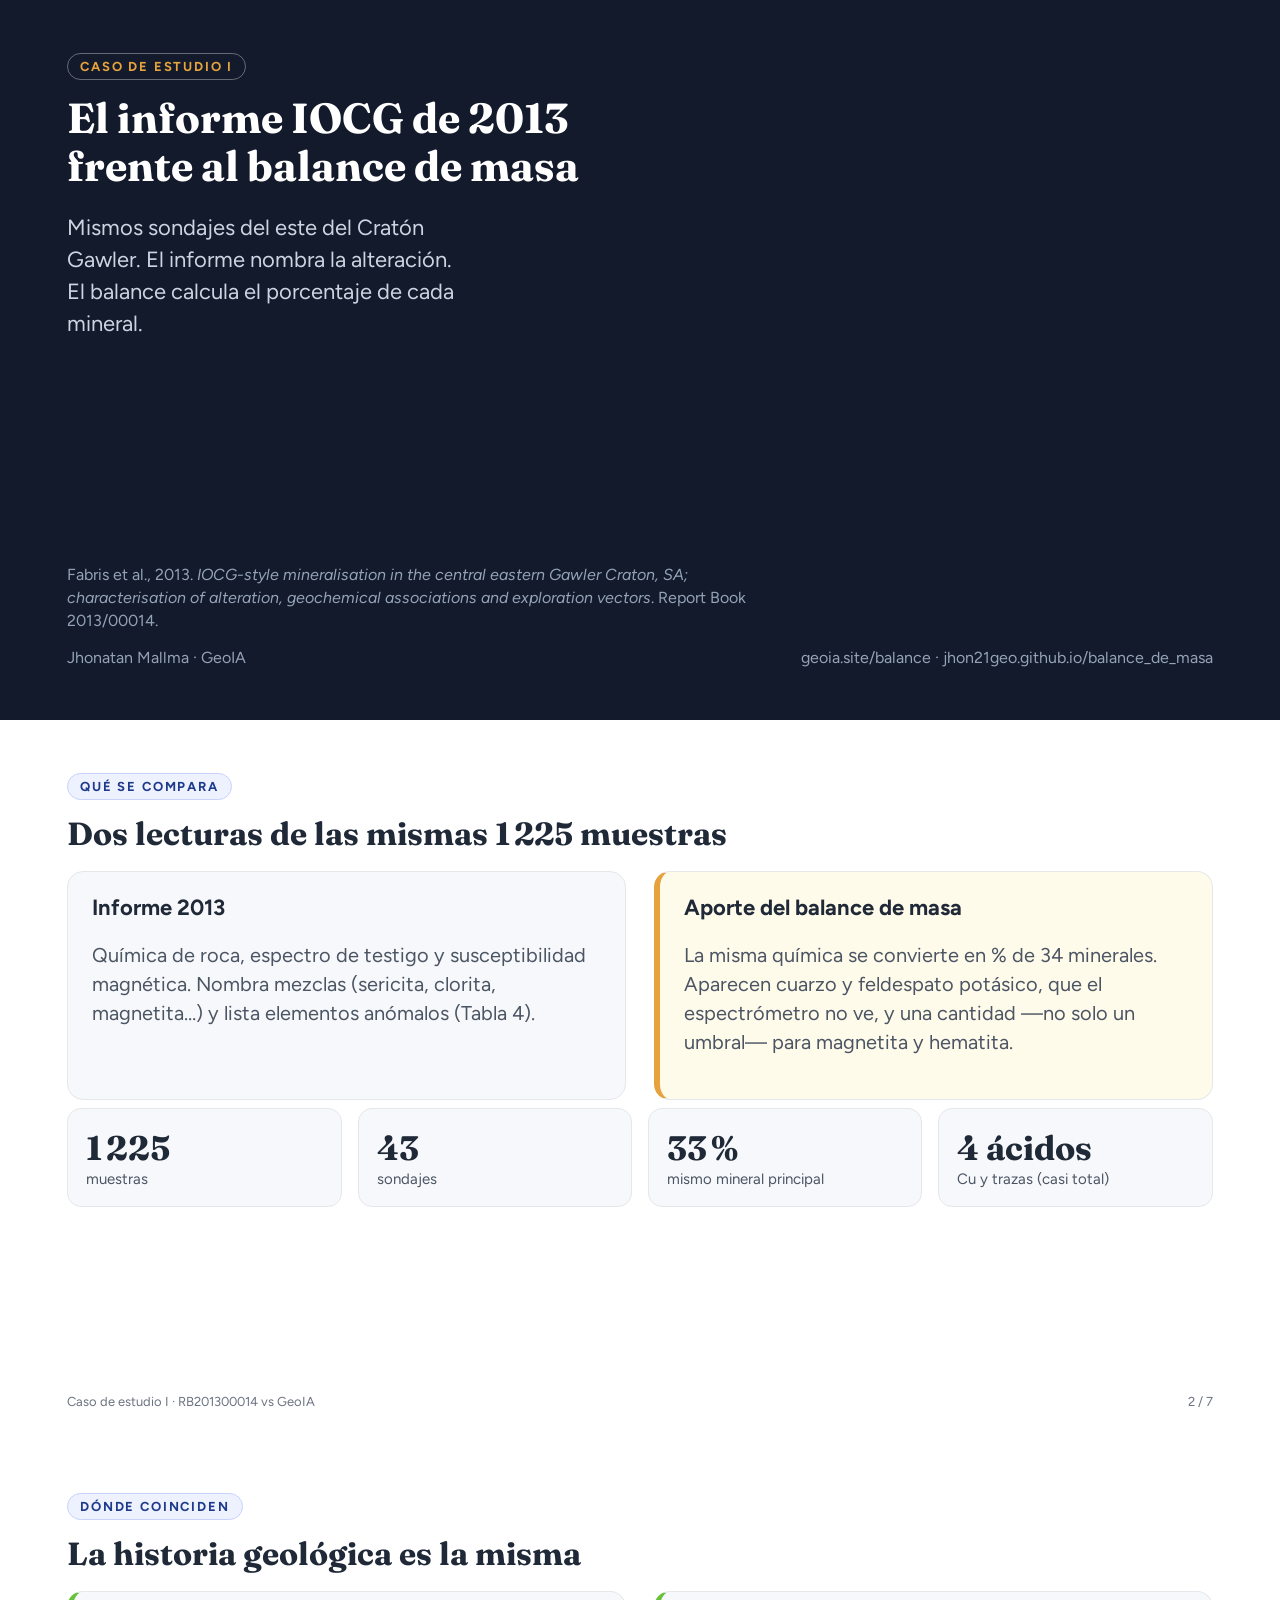
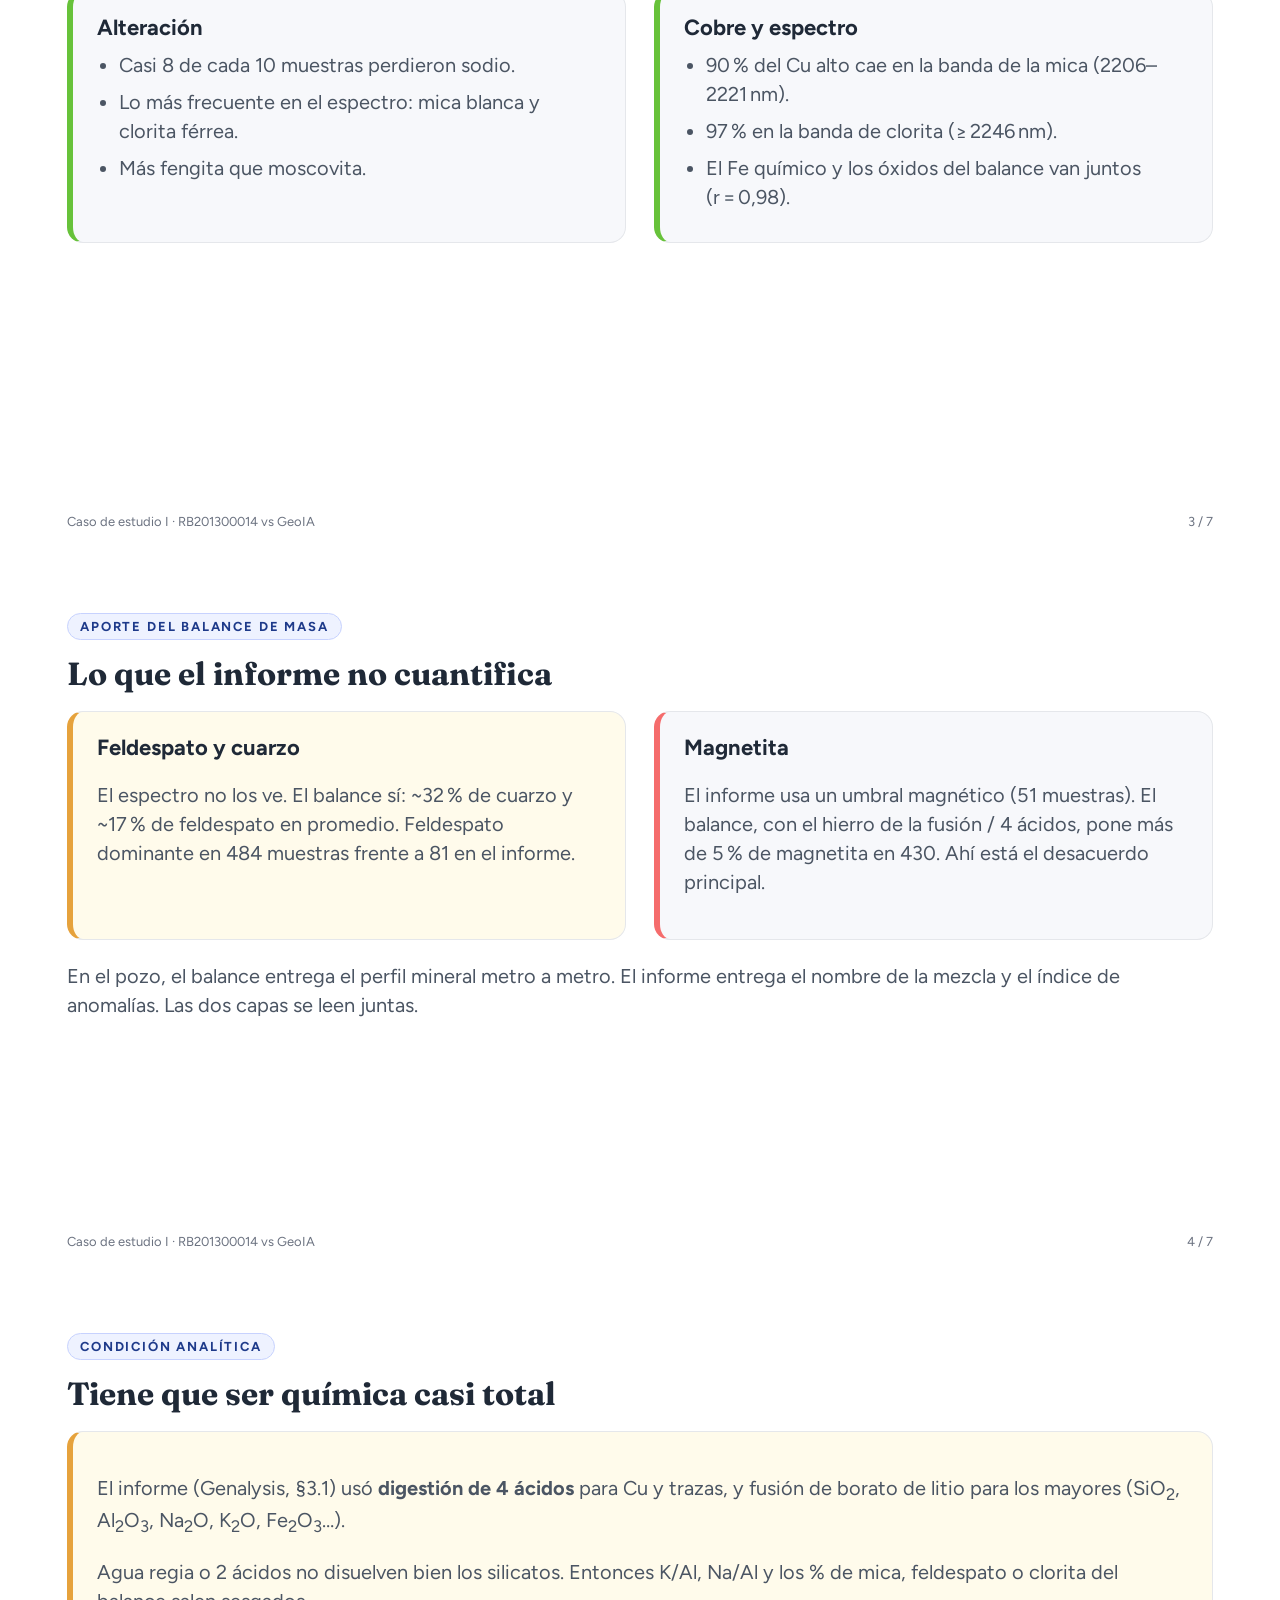
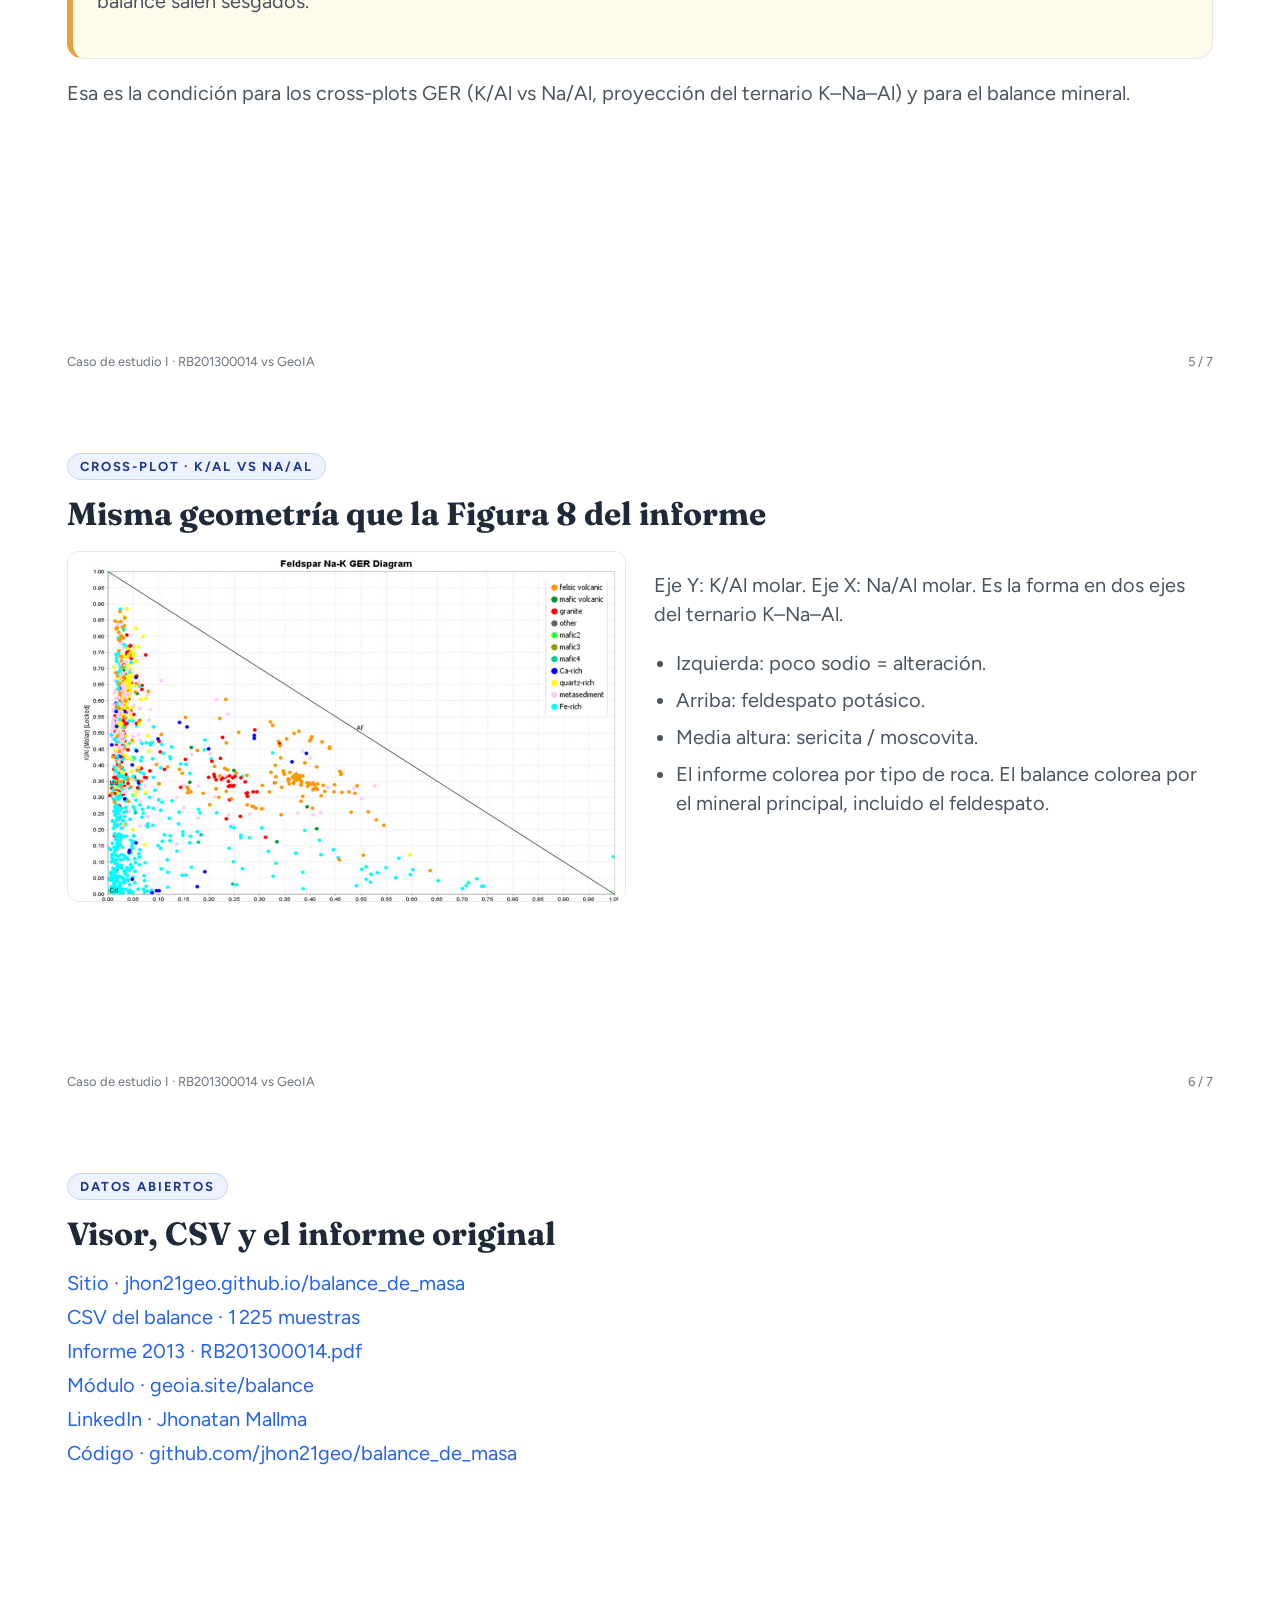
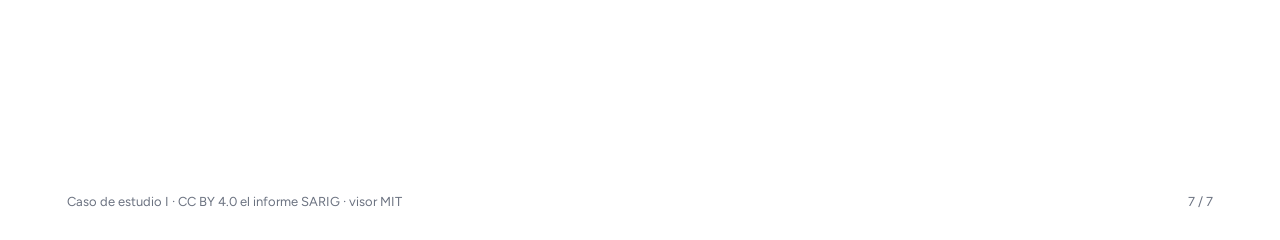
==== docs/linkedin-caso-estudio.html @ 14f572d3 "Frame the viewer as case study I, publish the CSV, and add a LinkedIn PDF Retitle the page as a comp" ====
<!DOCTYPE html>
<html lang="es">
<head>
  <meta charset="utf-8" />
  <title>Caso de estudio I · Informe 2013 vs balance de masa</title>
  <link rel="preconnect" href="https://fonts.googleapis.com" />
  <link href="https://fonts.googleapis.com/css2?family=Figtree:wght@400;600;700&family=Fraunces:opsz,wght@9..144,600;9..144,700&display=swap" rel="stylesheet" />
  <style>
    :root {
      --ink: #1f2937;
      --soft: #4b5563;
      --navy: #131a2b;
      --gold: #e6a23c;
      --ok: #166534;
      --line: #e5e7eb;
      --paper: #f7f8fb;
    }
    * { box-sizing: border-box; }
    html, body { margin: 0; padding: 0; background: #fff; color: var(--ink); font-family: Figtree, sans-serif; }
    @page { size: 13.333in 7.5in; margin: 0; }
    .slide {
      width: 13.333in;
      height: 7.5in;
      padding: 0.55in 0.7in;
      page-break-after: always;
      break-after: page;
      overflow: hidden;
      position: relative;
    }
    .slide:last-child { page-break-after: auto; }
    .kicker {
      display: inline-block;
      font-size: 13px;
      letter-spacing: 0.14em;
      text-transform: uppercase;
      font-weight: 700;
      color: #1e3a8a;
      border: 1px solid #c7d2fe;
      background: #eef2ff;
      border-radius: 999px;
      padding: 5px 12px;
      margin-bottom: 14px;
    }
    h1 { font-family: Fraunces, Georgia, serif; font-size: 42px; line-height: 1.15; margin: 0 0 16px; }
    h2 { font-family: Fraunces, Georgia, serif; font-size: 32px; margin: 0 0 18px; }
    p, li { font-size: 20px; line-height: 1.45; color: var(--soft); }
    .cover {
      background: var(--navy);
      color: #fff;
      display: flex;
      flex-direction: column;
      justify-content: space-between;
    }
    .cover h1, .cover p, .cover .kicker { color: #fff; }
    .cover .kicker { background: transparent; border-color: rgba(255,255,255,.35); color: var(--gold); }
    .cover .sub { font-size: 22px; max-width: 28ch; color: #cbd5e1; }
    .cover .cite { font-size: 16px; color: #94a3b8; max-width: 70ch; }
    .meta { display: flex; justify-content: space-between; font-size: 16px; color: #94a3b8; }
    .grid2 { display: grid; grid-template-columns: 1fr 1fr; gap: 28px; }
    .card {
      background: var(--paper);
      border: 1px solid var(--line);
      border-radius: 16px;
      padding: 22px 24px;
    }
    .card h3 { margin: 0 0 10px; font-size: 22px; }
    .card.ok { border-left: 6px solid #67c23a; }
    .card.diff { border-left: 6px solid #f56c6c; }
    .card.gold { border-left: 6px solid var(--gold); background: #fffbeb; }
    .nums { display: grid; grid-template-columns: repeat(4, 1fr); gap: 16px; margin-top: 8px; }
    .num { background: var(--paper); border-radius: 14px; padding: 18px; border: 1px solid var(--line); }
    .num b { display: block; font-family: Fraunces, serif; font-size: 34px; }
    .num span { color: var(--soft); font-size: 15px; }
    ul { margin: 0; padding-left: 22px; }
    li { margin: 8px 0; }
    .fig {
      max-height: 4.6in;
      width: 100%;
      object-fit: contain;
      background: #fff;
      border: 1px solid var(--line);
      border-radius: 12px;
    }
    .foot {
      position: absolute;
      left: 0.7in;
      right: 0.7in;
      bottom: 0.32in;
      font-size: 13px;
      color: #6b7280;
      display: flex;
      justify-content: space-between;
    }
    a { color: #2563eb; }
    .links a { display: block; margin: 10px 0; font-size: 20px; text-decoration: none; }
  </style>
</head>
<body>
  <section class="slide cover">
    <div>
      <div class="kicker">Caso de estudio I</div>
      <h1>El informe IOCG de 2013<br>frente al balance de masa</h1>
      <p class="sub">Mismos sondajes del este del Cratón Gawler. El informe nombra la alteración. El balance calcula el porcentaje de cada mineral.</p>
    </div>
    <div>
      <p class="cite">Fabris et al., 2013. <em>IOCG-style mineralisation in the central eastern Gawler Craton, SA; characterisation of alteration, geochemical associations and exploration vectors</em>. Report Book 2013/00014.</p>
      <div class="meta">
        <span>Jhonatan Mallma · GeoIA</span>
        <span>geoia.site/balance · jhon21geo.github.io/balance_de_masa</span>
      </div>
    </div>
  </section>

  <section class="slide">
    <div class="kicker">Qué se compara</div>
    <h2>Dos lecturas de las mismas 1 225 muestras</h2>
    <div class="grid2">
      <div class="card">
        <h3>Informe 2013</h3>
        <p>Química de roca, espectro de testigo y susceptibilidad magnética. Nombra mezclas (sericita, clorita, magnetita…) y lista elementos anómalos (Tabla 4).</p>
      </div>
      <div class="card gold">
        <h3>Aporte del balance de masa</h3>
        <p>La misma química se convierte en % de 34 minerales. Aparecen cuarzo y feldespato potásico, que el espectrómetro no ve, y una cantidad —no solo un umbral— para magnetita y hematita.</p>
      </div>
    </div>
    <div class="nums">
      <div class="num"><b>1 225</b><span>muestras</span></div>
      <div class="num"><b>43</b><span>sondajes</span></div>
      <div class="num"><b>33 %</b><span>mismo mineral principal</span></div>
      <div class="num"><b>4 ácidos</b><span>Cu y trazas (casi total)</span></div>
    </div>
    <div class="foot"><span>Caso de estudio I · RB201300014 vs GeoIA</span><span>2 / 7</span></div>
  </section>

  <section class="slide">
    <div class="kicker">Dónde coinciden</div>
    <h2>La historia geológica es la misma</h2>
    <div class="grid2">
      <div class="card ok">
        <h3>Alteración</h3>
        <ul>
          <li>Casi 8 de cada 10 muestras perdieron sodio.</li>
          <li>Lo más frecuente en el espectro: mica blanca y clorita férrea.</li>
          <li>Más fengita que moscovita.</li>
        </ul>
      </div>
      <div class="card ok">
        <h3>Cobre y espectro</h3>
        <ul>
          <li>90 % del Cu alto cae en la banda de la mica (2206–2221 nm).</li>
          <li>97 % en la banda de clorita (≥ 2246 nm).</li>
          <li>El Fe químico y los óxidos del balance van juntos (r = 0,98).</li>
        </ul>
      </div>
    </div>
    <div class="foot"><span>Caso de estudio I · RB201300014 vs GeoIA</span><span>3 / 7</span></div>
  </section>

  <section class="slide">
    <div class="kicker">Aporte del balance de masa</div>
    <h2>Lo que el informe no cuantifica</h2>
    <div class="grid2">
      <div class="card gold">
        <h3>Feldespato y cuarzo</h3>
        <p>El espectro no los ve. El balance sí: ~32 % de cuarzo y ~17 % de feldespato en promedio. Feldespato dominante en 484 muestras frente a 81 en el informe.</p>
      </div>
      <div class="card diff">
        <h3>Magnetita</h3>
        <p>El informe usa un umbral magnético (51 muestras). El balance, con el hierro de la fusión / 4 ácidos, pone más de 5 % de magnetita en 430. Ahí está el desacuerdo principal.</p>
      </div>
    </div>
    <p style="margin-top:22px">En el pozo, el balance entrega el perfil mineral metro a metro. El informe entrega el nombre de la mezcla y el índice de anomalías. Las dos capas se leen juntas.</p>
    <div class="foot"><span>Caso de estudio I · RB201300014 vs GeoIA</span><span>4 / 7</span></div>
  </section>

  <section class="slide">
    <div class="kicker">Condición analítica</div>
    <h2>Tiene que ser química casi total</h2>
    <div class="card gold" style="max-width:none">
      <p>El informe (Genalysis, §3.1) usó <strong>digestión de 4 ácidos</strong> para Cu y trazas, y fusión de borato de litio para los mayores (SiO<sub>2</sub>, Al<sub>2</sub>O<sub>3</sub>, Na<sub>2</sub>O, K<sub>2</sub>O, Fe<sub>2</sub>O<sub>3</sub>…).</p>
      <p>Agua regia o 2 ácidos no disuelven bien los silicatos. Entonces K/Al, Na/Al y los % de mica, feldespato o clorita del balance salen sesgados.</p>
    </div>
    <p style="margin-top:20px">Esa es la condición para los cross-plots GER (K/Al vs Na/Al, proyección del ternario K–Na–Al) y para el balance mineral.</p>
    <div class="foot"><span>Caso de estudio I · RB201300014 vs GeoIA</span><span>5 / 7</span></div>
  </section>

  <section class="slide">
    <div class="kicker">Cross-plot · K/Al vs Na/Al</div>
    <h2>Misma geometría que la Figura 8 del informe</h2>
    <div class="grid2">
      <img class="fig" src="assets/figs/fig8_ger.png" alt="Figura 8 del informe: cross-plot GER K/Al vs Na/Al" />
      <div>
        <p>Eje Y: K/Al molar. Eje X: Na/Al molar. Es la forma en dos ejes del ternario K–Na–Al.</p>
        <ul>
          <li>Izquierda: poco sodio = alteración.</li>
          <li>Arriba: feldespato potásico.</li>
          <li>Media altura: sericita / moscovita.</li>
          <li>El informe colorea por tipo de roca. El balance colorea por el mineral principal, incluido el feldespato.</li>
        </ul>
      </div>
    </div>
    <div class="foot"><span>Caso de estudio I · RB201300014 vs GeoIA</span><span>6 / 7</span></div>
  </section>

  <section class="slide">
    <div class="kicker">Datos abiertos</div>
    <h2>Visor, CSV y el informe original</h2>
    <div class="links">
      <a href="https://jhon21geo.github.io/balance_de_masa/">Sitio · jhon21geo.github.io/balance_de_masa</a>
      <a href="https://jhon21geo.github.io/balance_de_masa/Resultado_Balance_Mineral.csv">CSV del balance · 1 225 muestras</a>
      <a href="https://jhon21geo.github.io/balance_de_masa/RB201300014.pdf">Informe 2013 · RB201300014.pdf</a>
      <a href="https://geoia.site/balance/">Módulo · geoia.site/balance</a>
      <a href="https://www.linkedin.com/in/geomin">LinkedIn · Jhonatan Mallma</a>
      <a href="https://github.com/jhon21geo/balance_de_masa">Código · github.com/jhon21geo/balance_de_masa</a>
    </div>
    <div class="foot"><span>Caso de estudio I · CC BY 4.0 el informe SARIG · visor MIT</span><span>7 / 7</span></div>
  </section>
</body>
</html>
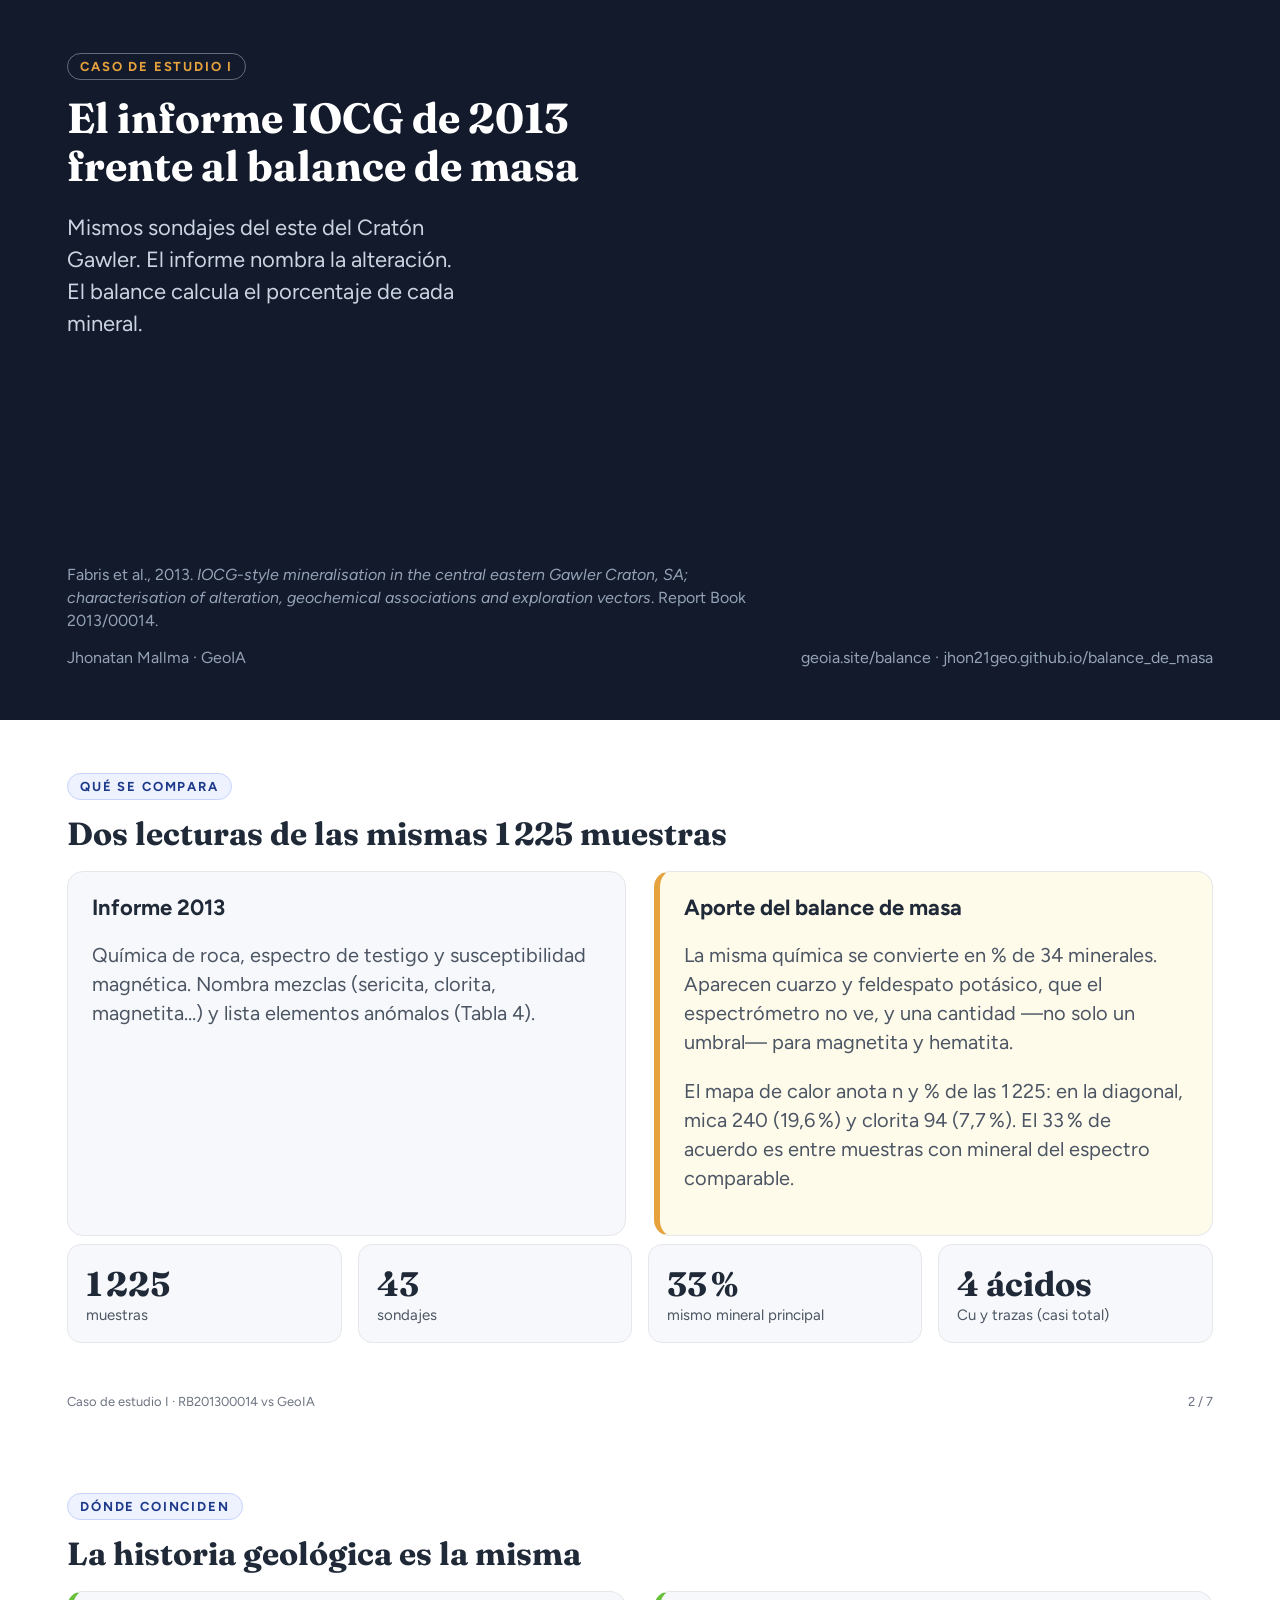
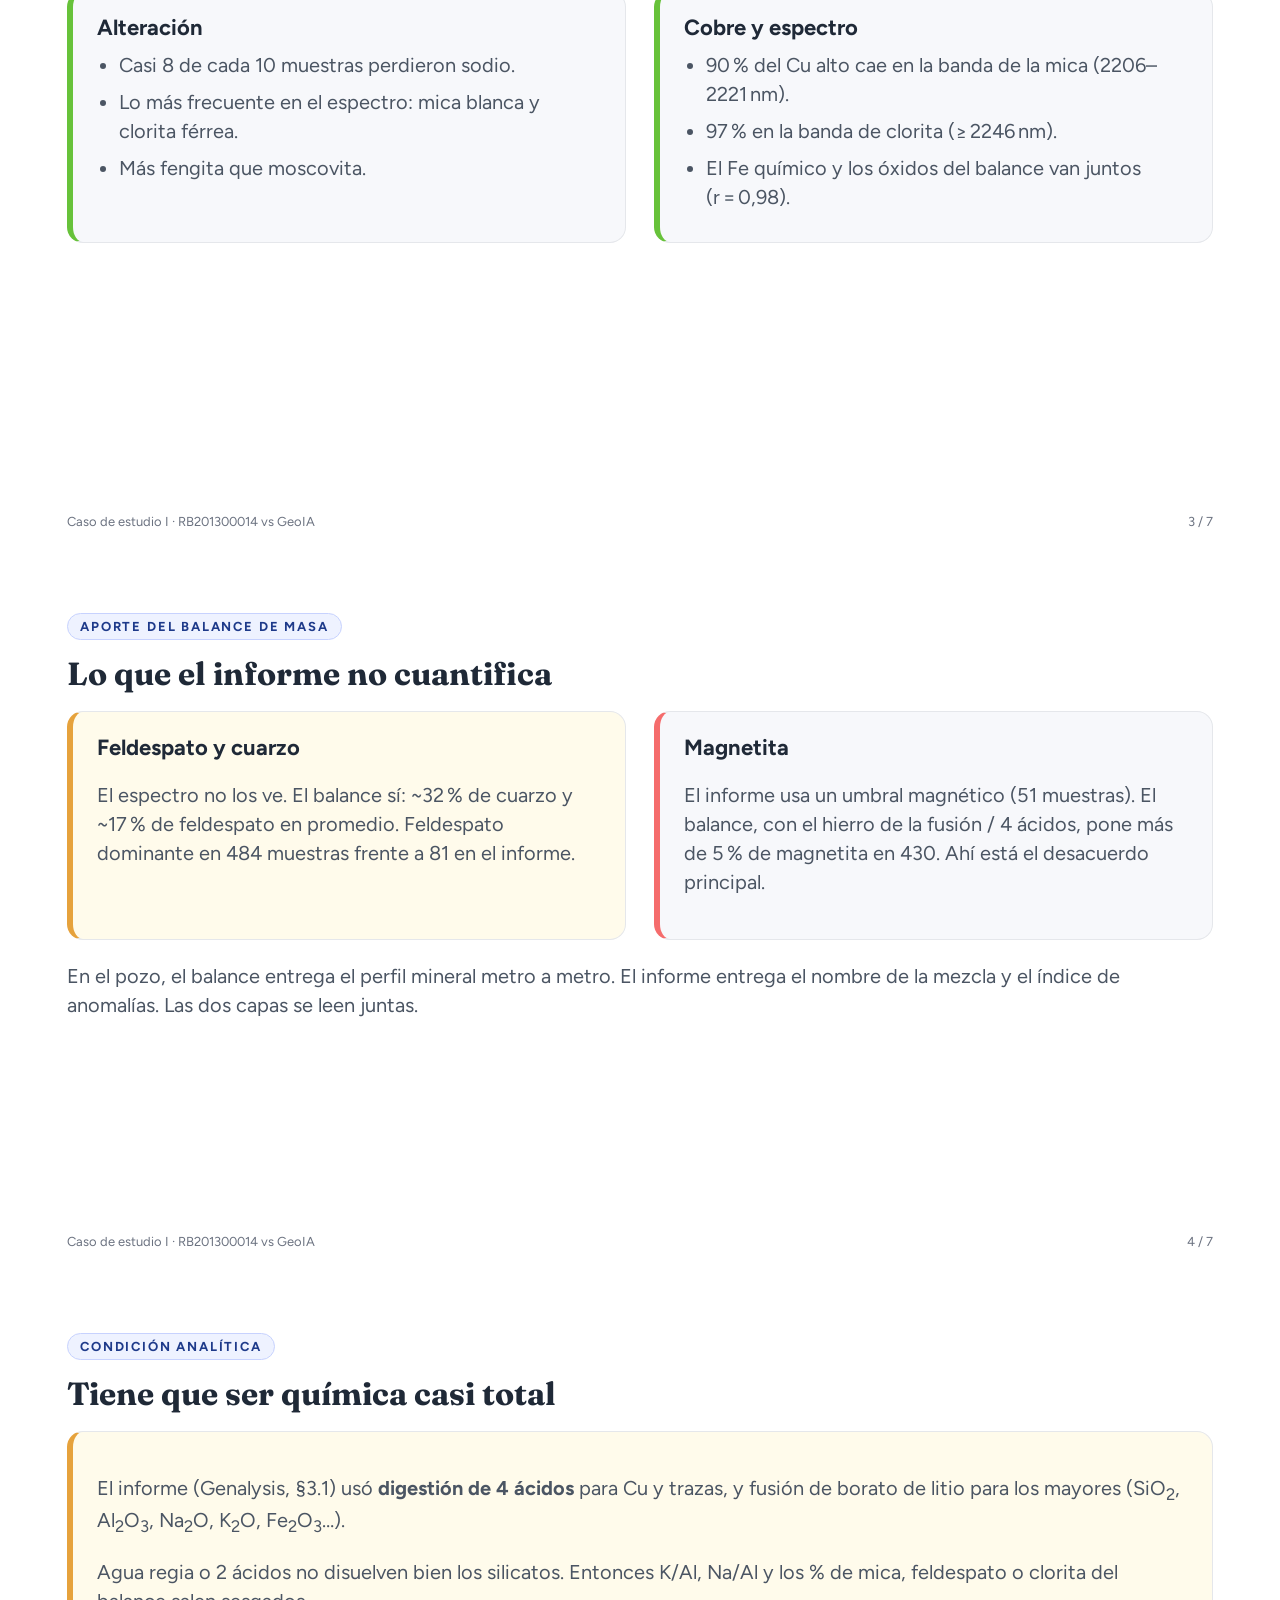
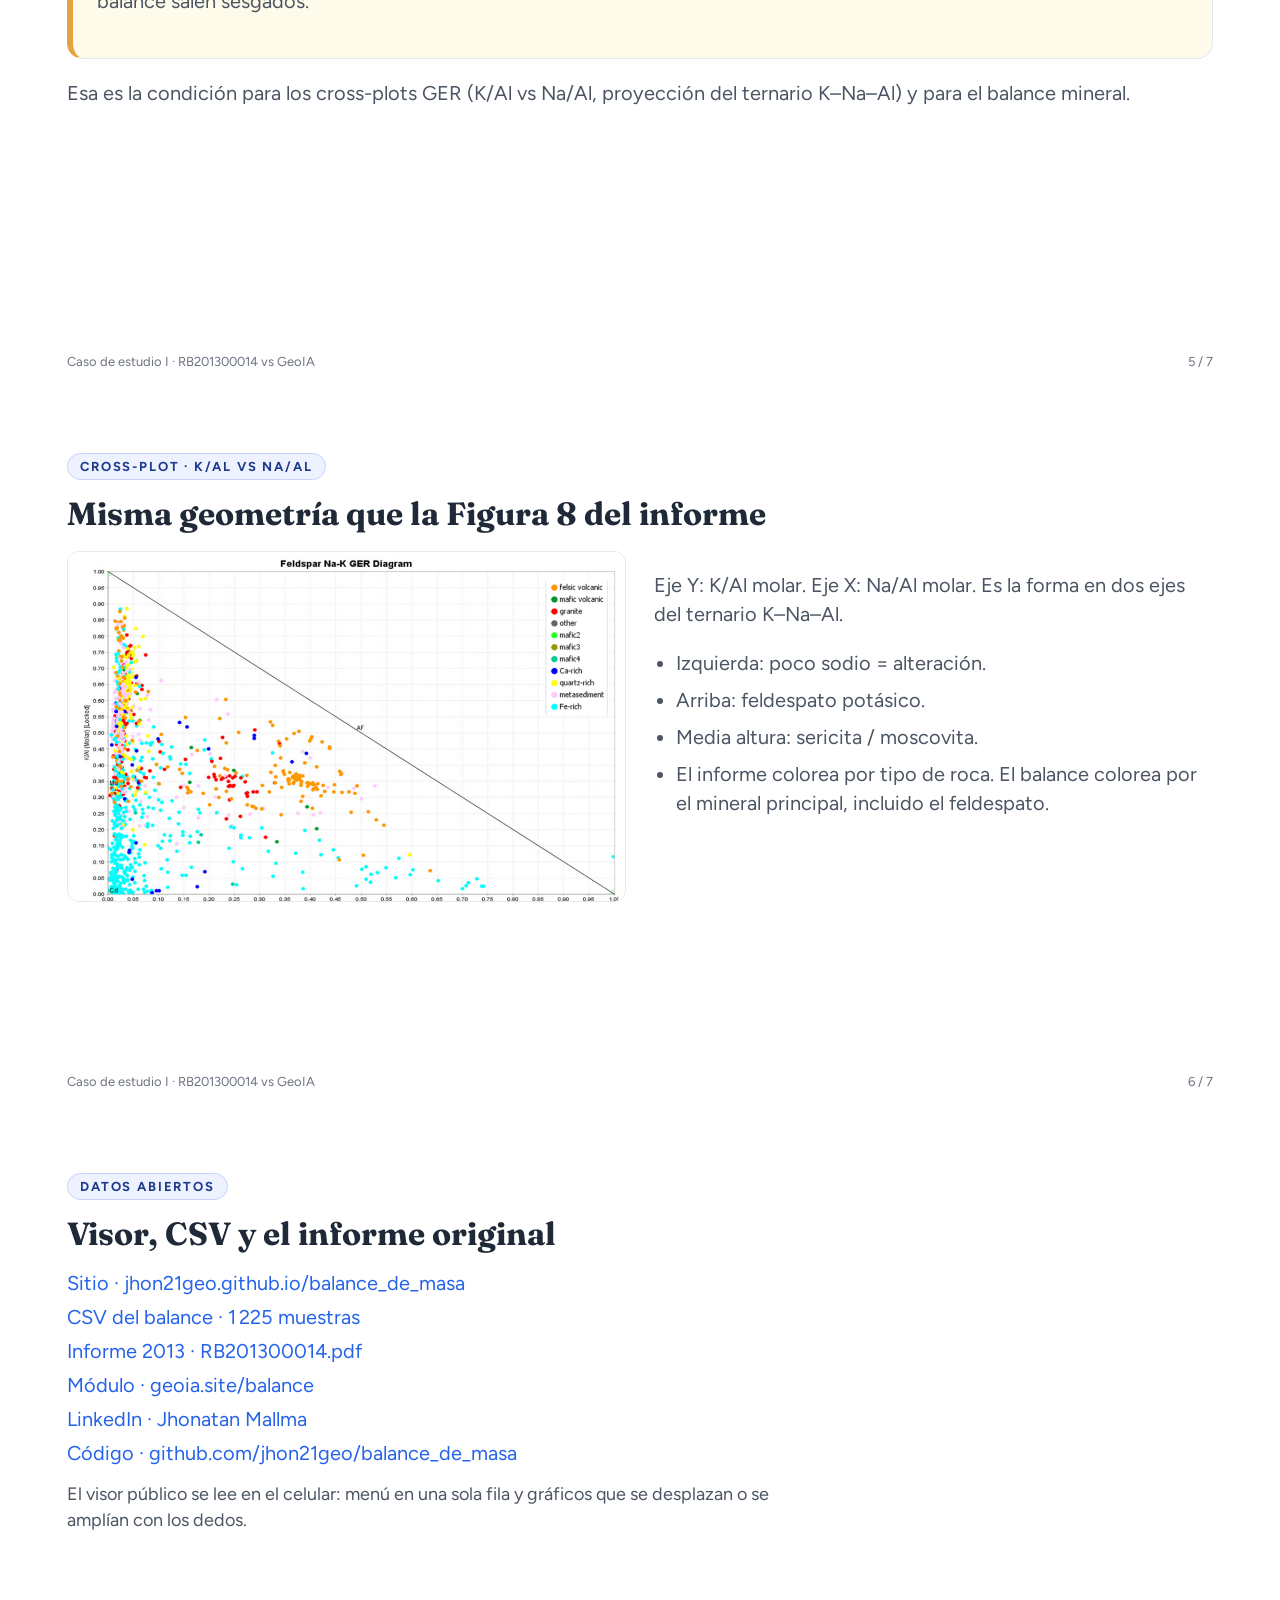
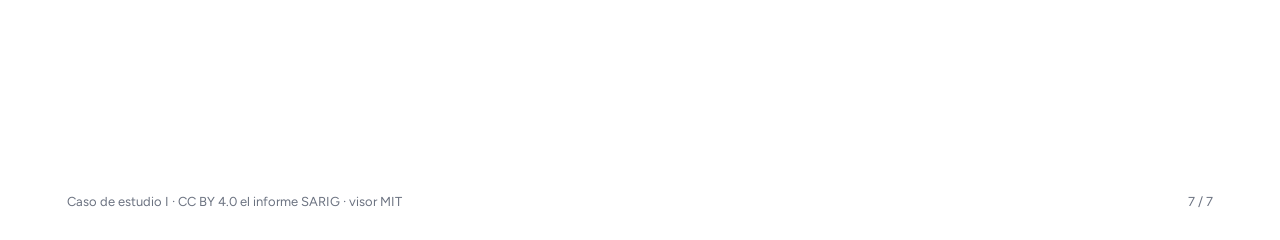
==== commit 45ddad11: "Make the comparison viewer readable on phones Collapse the sticky header into one row with a menu, l" ====
--- a/docs/linkedin-caso-estudio.html
+++ b/docs/linkedin-caso-estudio.html
@@ -64,6 +64,7 @@
       padding: 22px 24px;
     }
     .card h3 { margin: 0 0 10px; font-size: 22px; }
+    .card p + p { margin-top: 10px; }
     .card.ok { border-left: 6px solid #67c23a; }
     .card.diff { border-left: 6px solid #f56c6c; }
     .card.gold { border-left: 6px solid var(--gold); background: #fffbeb; }
@@ -122,6 +123,7 @@
       <div class="card gold">
         <h3>Aporte del balance de masa</h3>
         <p>La misma química se convierte en % de 34 minerales. Aparecen cuarzo y feldespato potásico, que el espectrómetro no ve, y una cantidad —no solo un umbral— para magnetita y hematita.</p>
+        <p>El mapa de calor anota n y % de las 1 225: en la diagonal, mica 240 (19,6 %) y clorita 94 (7,7 %). El 33 % de acuerdo es entre muestras con mineral del espectro comparable.</p>
       </div>
     </div>
     <div class="nums">
@@ -213,6 +215,7 @@
       <a href="https://geoia.site/balance/">Módulo · geoia.site/balance</a>
       <a href="https://www.linkedin.com/in/geomin">LinkedIn · Jhonatan Mallma</a>
       <a href="https://github.com/jhon21geo/balance_de_masa">Código · github.com/jhon21geo/balance_de_masa</a>
+      <p style="margin-top:16px;font-size:18px;max-width:62ch">El visor público se lee en el celular: menú en una sola fila y gráficos que se desplazan o se amplían con los dedos.</p>
     </div>
     <div class="foot"><span>Caso de estudio I · CC BY 4.0 el informe SARIG · visor MIT</span><span>7 / 7</span></div>
   </section>
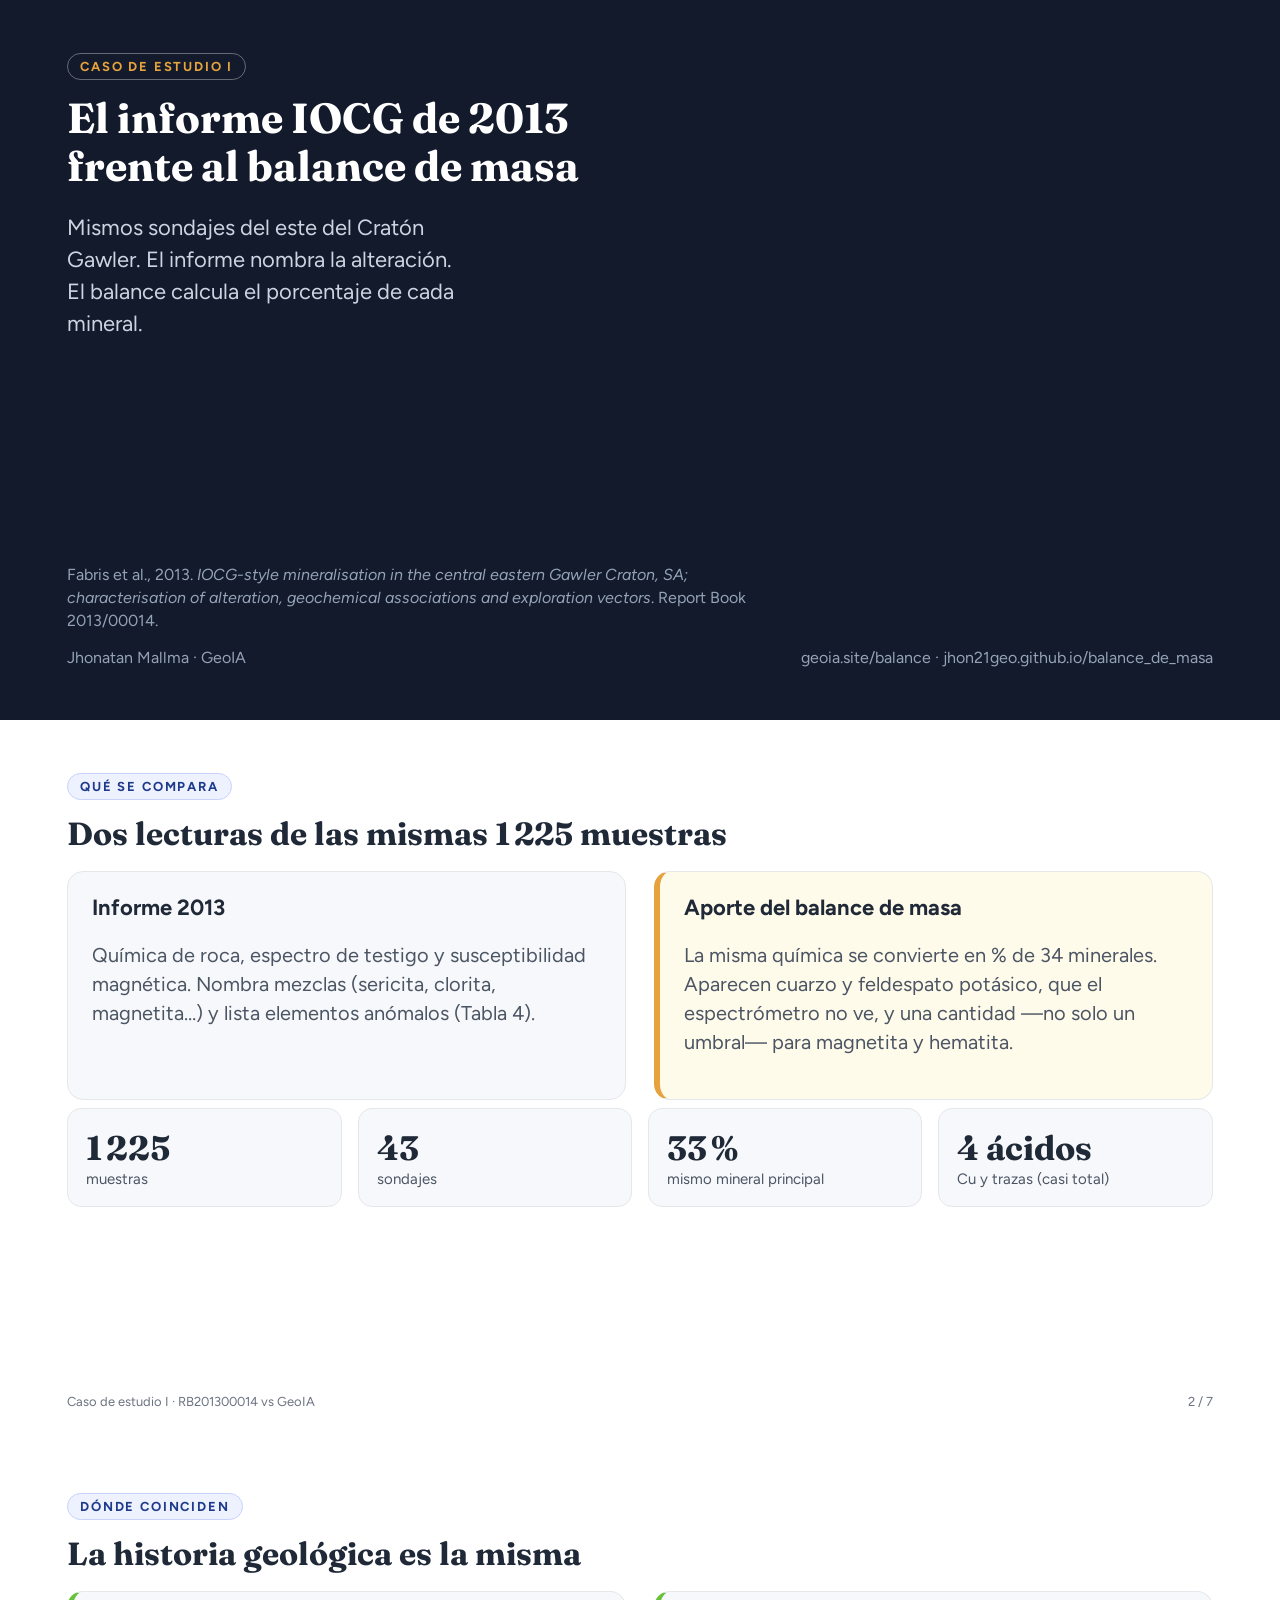
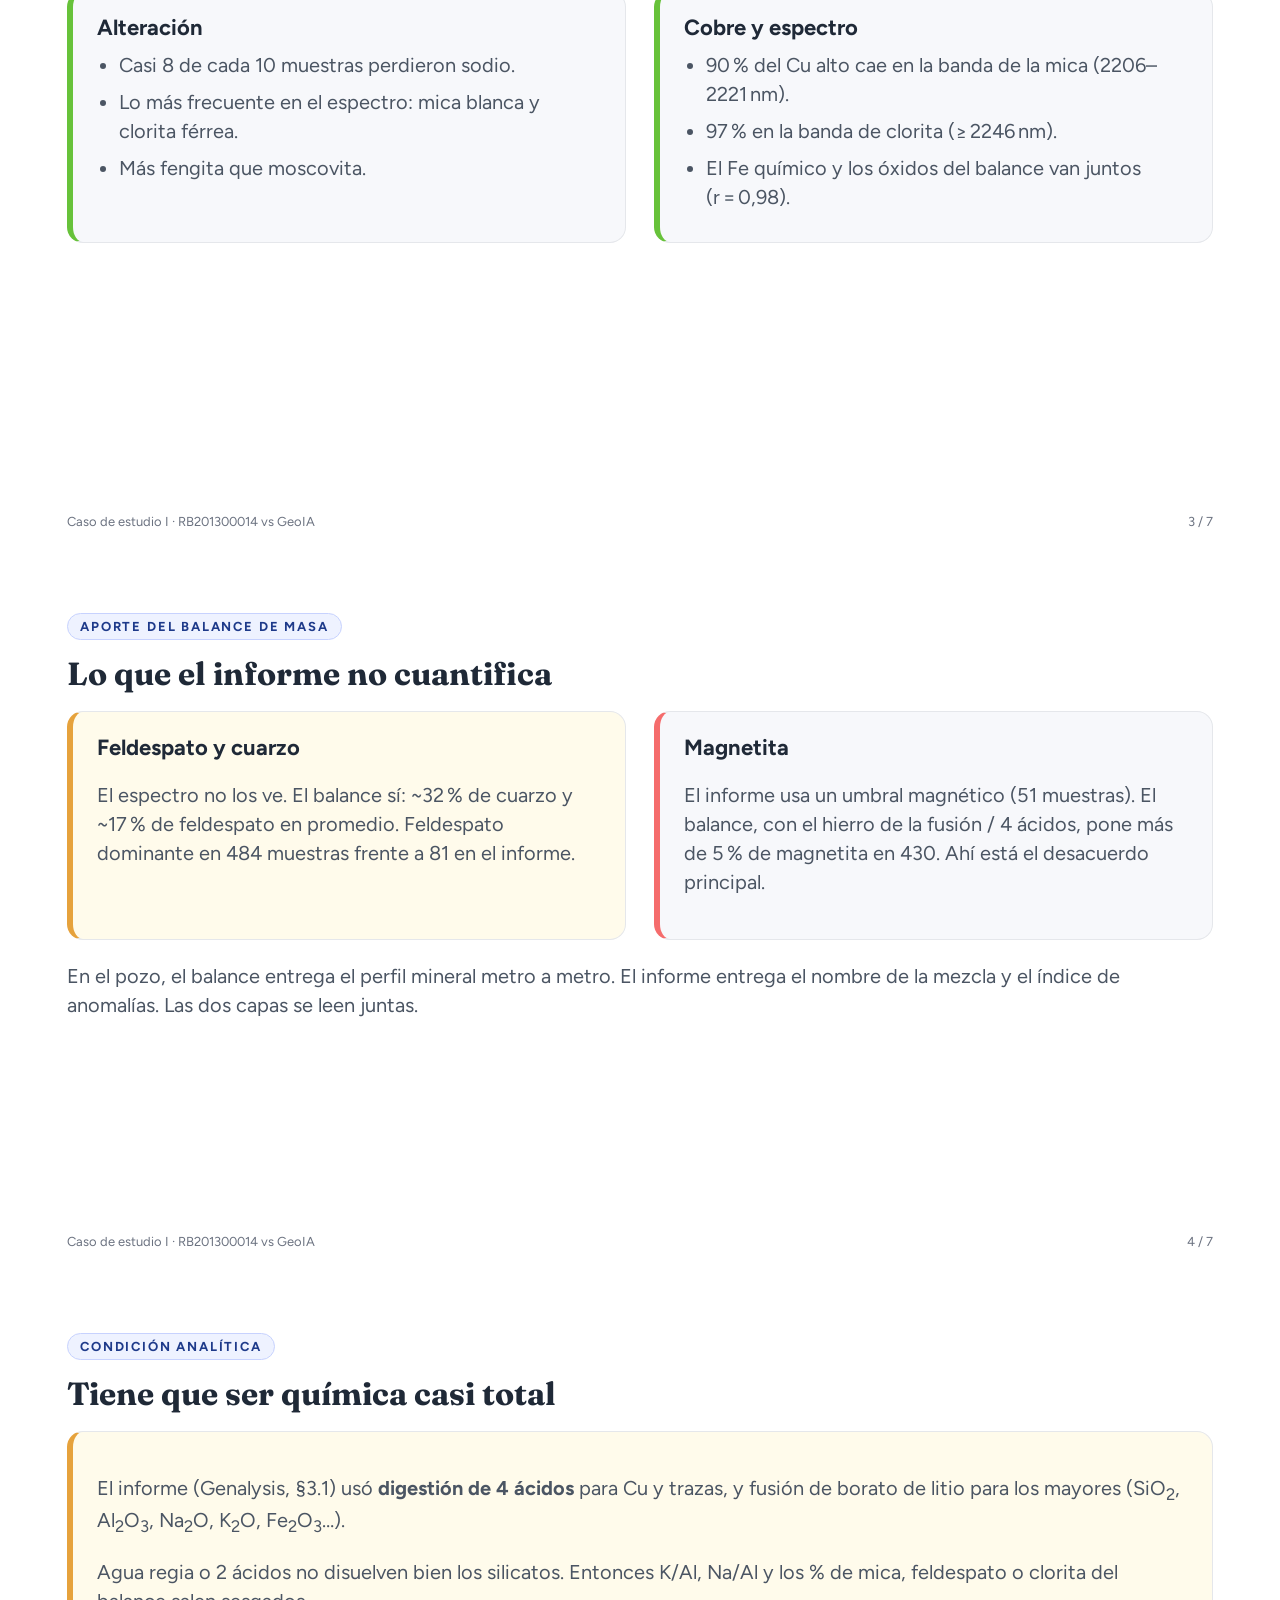
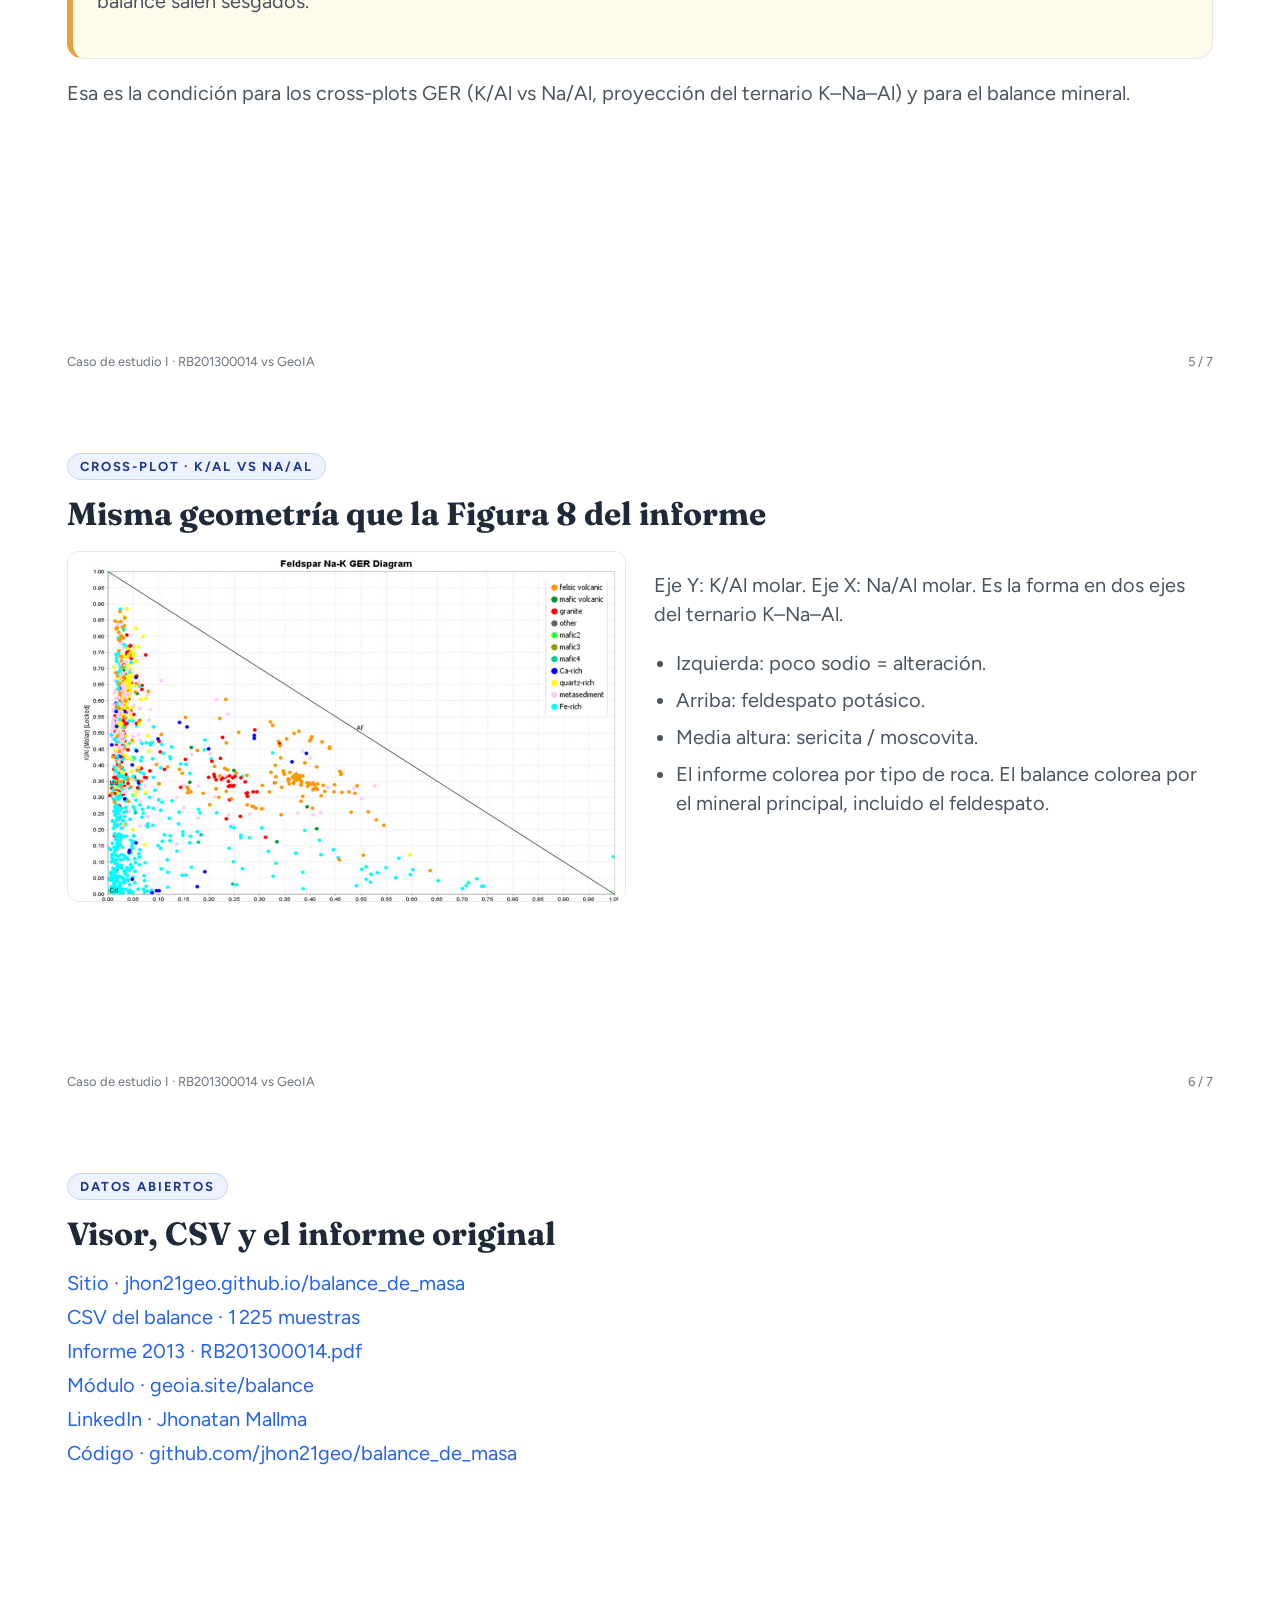
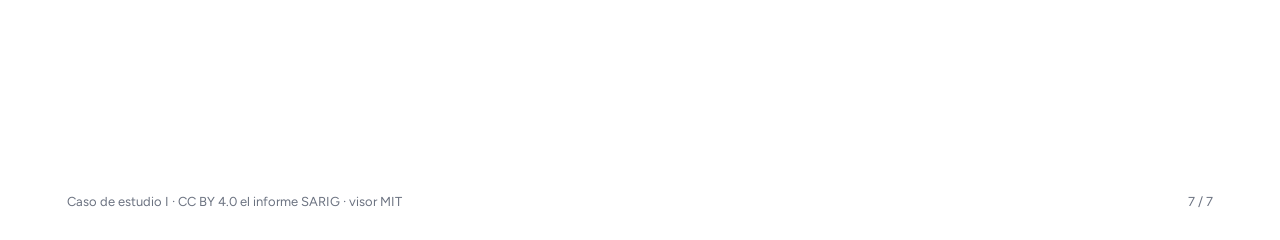
==== commit 1a9d27c3: "Add files via upload" ====
--- a/docs/linkedin-caso-estudio.html
+++ b/docs/linkedin-caso-estudio.html
@@ -64,7 +64,6 @@
       padding: 22px 24px;
     }
     .card h3 { margin: 0 0 10px; font-size: 22px; }
-    .card p + p { margin-top: 10px; }
     .card.ok { border-left: 6px solid #67c23a; }
     .card.diff { border-left: 6px solid #f56c6c; }
     .card.gold { border-left: 6px solid var(--gold); background: #fffbeb; }
@@ -123,7 +122,6 @@
       <div class="card gold">
         <h3>Aporte del balance de masa</h3>
         <p>La misma química se convierte en % de 34 minerales. Aparecen cuarzo y feldespato potásico, que el espectrómetro no ve, y una cantidad —no solo un umbral— para magnetita y hematita.</p>
-        <p>El mapa de calor anota n y % de las 1 225: en la diagonal, mica 240 (19,6 %) y clorita 94 (7,7 %). El 33 % de acuerdo es entre muestras con mineral del espectro comparable.</p>
       </div>
     </div>
     <div class="nums">
@@ -215,7 +213,6 @@
       <a href="https://geoia.site/balance/">Módulo · geoia.site/balance</a>
       <a href="https://www.linkedin.com/in/geomin">LinkedIn · Jhonatan Mallma</a>
       <a href="https://github.com/jhon21geo/balance_de_masa">Código · github.com/jhon21geo/balance_de_masa</a>
-      <p style="margin-top:16px;font-size:18px;max-width:62ch">El visor público se lee en el celular: menú en una sola fila y gráficos que se desplazan o se amplían con los dedos.</p>
     </div>
     <div class="foot"><span>Caso de estudio I · CC BY 4.0 el informe SARIG · visor MIT</span><span>7 / 7</span></div>
   </section>
